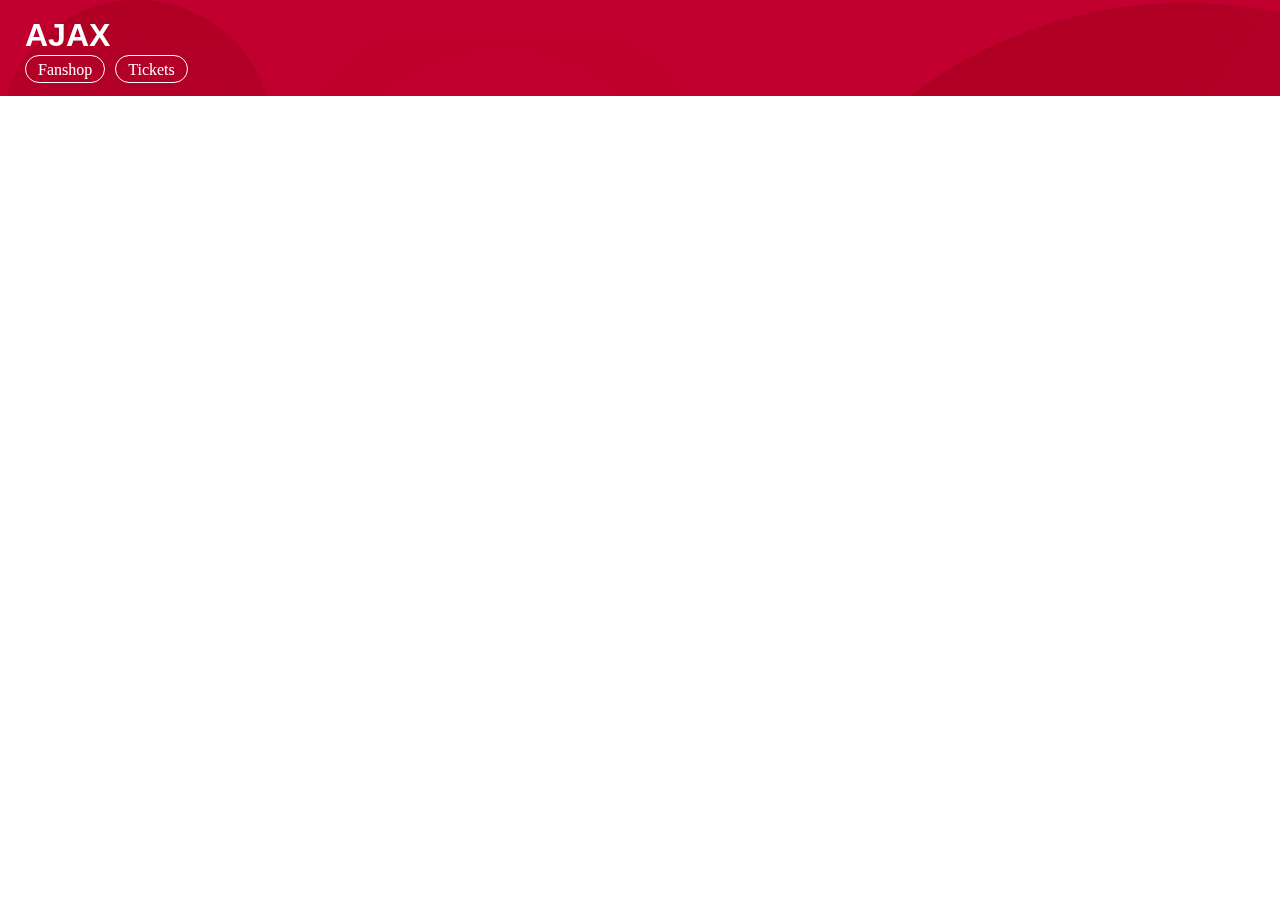
==== artikel.html @ fd65d996 "Add files via upload" ====
<!DOCTYPE html>
<html>
<head>
    <title>Nico Tagliafico over Messi en het Argentijnse elftal</title>
    <meta charset="utf-8">
    <meta name="viewport" content="width=device-width,initial-scale=1">
    <link href="styles2.css" rel="stylesheet">
    <link href="//db.onlinewebfonts.com/c/501e03d4c0303f394033bcaf435f4b3e?family=Suisse+Int'l+Medium" rel="stylesheet" type="text/css" />
    <link rel="icon" type="image/png" href="images/favicon.ico">

</head>

<body>
    <header id="artikelenHeader">
        <nav>
            <ul>
                <!--<li><a href="index.html"><img src="Images/ajaxlogo.svg"> </a></li>-->
                <!--<li><a href="index.html" src="Images/forthefuture.svg"></a></li>-->
                <!--<li><a href="https://www.ziggo.nl"><img src="Images/Ziggo.svg" alt="Ziggo" class="header__partner-link"></a></li>-->
                <!--<li><a href="https://www.adidas.nl/">Adidas</a></li>-->
                <li><a class="homeknop" href="index.html">Ajax</a></li>
                <li><a href="https://www.ajaxshop.nl/nl" class="navbutton">Fanshop</a></li>
                <li><a href="https://sport.eventim.nl/ols/ajax/nl/thuiswedstrijden/channel/shop/index/l" class="navbutton">Tickets</a></li>
                <!--<li><a href="https://mijn.ajax.nl">Mijn Ajax</a></li>-->
            </ul>
            <h1>Nico Tagliafico over Messi en het Argentijnse elftal</h1>
        </nav>
    </header>
    
    <section>
        <article class="beginArtikel">
        </article>
    </section>
</body></html>
---- styles2.css ----
*,
*::after,
*::before {
    box-sizing: border-box;
    font-family: "Suisse Int'l Medium";

}

html,
body,
.artikelen {
    margin: 0;
    padding: 0;
}

header {
    display: flex;
    justify-content: space-between;
    flex-wrap: nowrap;
    overflow: hidden;
    position: fixed;
    width: 100%;
    top: 0;
    z-index: 1;
}


header nav {
    flex-grow: 1;
    background-image: url(Images/nav_background.png);
    height: 96px;
    margin-left: 0;
    margin-right: 0;
}


nav ul {
    display: flex;
    flex-wrap: wrap;
    list-style: none;
    justify-content: flex-start;
    padding: 0 10px;
    padding-left: 20px;
}

nav li {
    margin: 5px 5px;
    font-weight: 100;
}

nav ul li:first-of-type {
    width: 100%;
    flex-grow: 1;
}



.navbutton {
    width: em;
    padding: .3em .75em;
    text-align: center;
    color: white;
    background-color: transparent;
    border-color: white;
    border-style: solid;
    border-radius: 15px;
    border-width: 1px;
    transition: .25s;

}

.navbutton:active {
    background-color: white;
    color: black;
}

.navbutton:hover {
    background-color: white;
    color: black;
}

.homeknop {
    font-family: "Suisse Int'l Medium";
    color: white;
    text-transform: uppercase;
    font-size: 2em;
    font-family: "SuisseIntl", sans-serif;
    font-weight: 800;
    line-height: .92;

}

nav a {
    list-style: none;
    text-decoration: none;

}

/*main*/
//////////////////////////////////////////////////////////

main {
    display: flex;
    flex-wrap: wrap;
    align-content: center;
}


main img {
    object-fit: cover;
    width: 90%;
    margin: 5%;
}

.hoofdartikel {
    height: 420px;
}

.shop {
    height: 223px;
}

.artikelen2 {
    height: 300px;
}

article {
    position: relative;
}

article:nth-last-of-type() {
    padding-bottom: 10px;
}

article h2 {
    position: absolute;
    margin: 0;
    padding: 10%;
    color: white;
    max-width: 10em;
}

.artikelen1 article:nth-child(1) a {
    position: absolute;
    text-decoration: none;
    color: black;
    margin: 0;
    padding: .4em .5em;
    bottom: 7%;
    left: 10%;
    font-weight: 600;
    background-color: white;
}

.artikelen1 article:nth-child(2) a {
    position: absolute;
    text-decoration: none;
    color: black;
    font-weight: 600;
    margin: 0;
    padding: 0.4em.5em;
    bottom: 15%;
    left: 10%;
    font-weight: 200;
    background-color: white;
}

.artikelen2 article:nth-child(1) p {
    position: absolute;
    margin: 0;
    padding: .4em .5em;
    bottom: 10%;
    left: 10%;
    font-weight: 200;
    background-color: white;
}

main .artikelen1 article:nth-of-type(1){
    padding-top: 120px;
}

.beginArtikel {
    padding-top: 120px;
}



/*/////////////Scroll menu //////////////////*/


.middenMenu ul {
    list-style: none;
    display: flex;
    width: 120%;
    flex-wrap: nowrap;
    justify-content: space-between;
    padding: 0 5% 0 5%;
    overflow-x: scroll;

}

.middenMenu a {
    text-decoration: none;
    color: black;
    font-size: 1rem;
    font-weight: 600;

}

.middenMenu a:first-of-type{
    border-bottom-width: 2px;
    border-bottom-color: red;
}
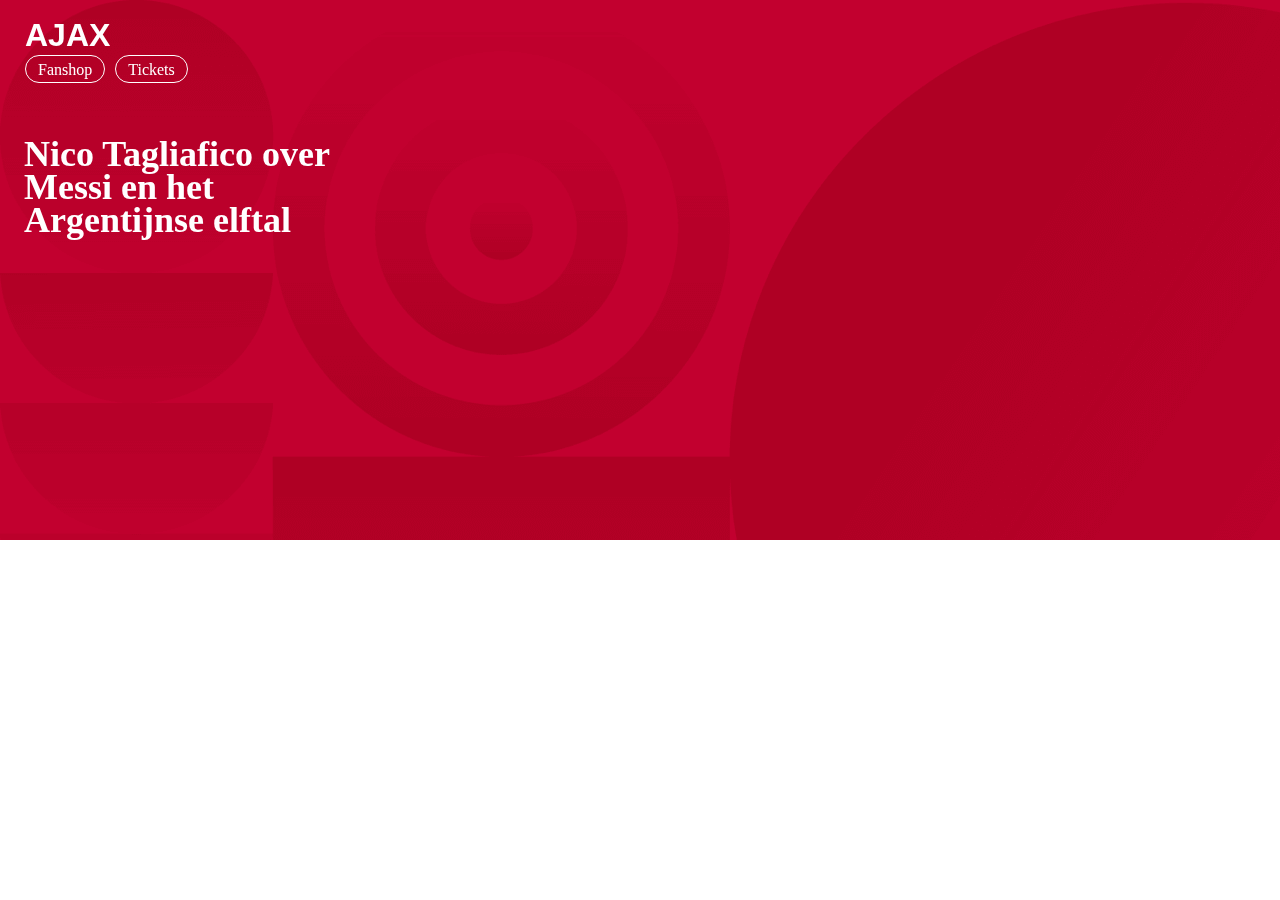
==== commit 05bbe214: "Add files via upload" ====
--- a/artikel.html
+++ b/artikel.html
@@ -11,7 +11,7 @@
 </head>
 
 <body>
-    <header id="artikelenHeader">
+    <header class="artikelenHeader">
         <nav>
             <ul>
                 <!--<li><a href="index.html"><img src="Images/ajaxlogo.svg"> </a></li>-->
@@ -26,7 +26,7 @@
             <h1>Nico Tagliafico over Messi en het Argentijnse elftal</h1>
         </nav>
     </header>
-    
+
     <section>
         <article class="beginArtikel">
         </article>
--- a/styles2.css
+++ b/styles2.css
@@ -175,7 +175,7 @@
     background-color: white;
 }
 
-main .artikelen1 article:nth-of-type(1){
+main .artikelen1 article:nth-of-type(1) {
     padding-top: 120px;
 }
 
@@ -187,6 +187,13 @@
 
 /*/////////////Scroll menu //////////////////*/
 
+section.middenMenu {
+    overflow-x: scroll;
+}
+
+section.middenMenu::-webkit-scrollbar {
+    display: none;
+}
 
 .middenMenu ul {
     list-style: none;
@@ -195,7 +202,6 @@
     flex-wrap: nowrap;
     justify-content: space-between;
     padding: 0 5% 0 5%;
-    overflow-x: scroll;
 
 }
 
@@ -207,8 +213,35 @@
 
 }
 
-.middenMenu a:first-of-type{
+.middenMenu li:first-of-type a {
+    text-decoration-color: red;
+    border-bottom: 2px solid #c2002f;
+
+}
+
+.middenMenu a:first-of-type {
     border-bottom-width: 2px;
     border-bottom-color: red;
 }
 
+
+
+
+/*/Artikel header/*/
+
+.artikelenHeader {
+    background-image: url(Images/nav_background.png);
+    height: 60%;
+    margin-left: 0;
+    margin-right: 0;
+}
+
+.artikelenHeader h1 {
+    color: white;
+    padding: 1.875rem 1.5rem;
+    max-width: 10em;
+    font-size: 2.25em;
+    font-weight: 800;
+    line-height: .92;
+    
+}
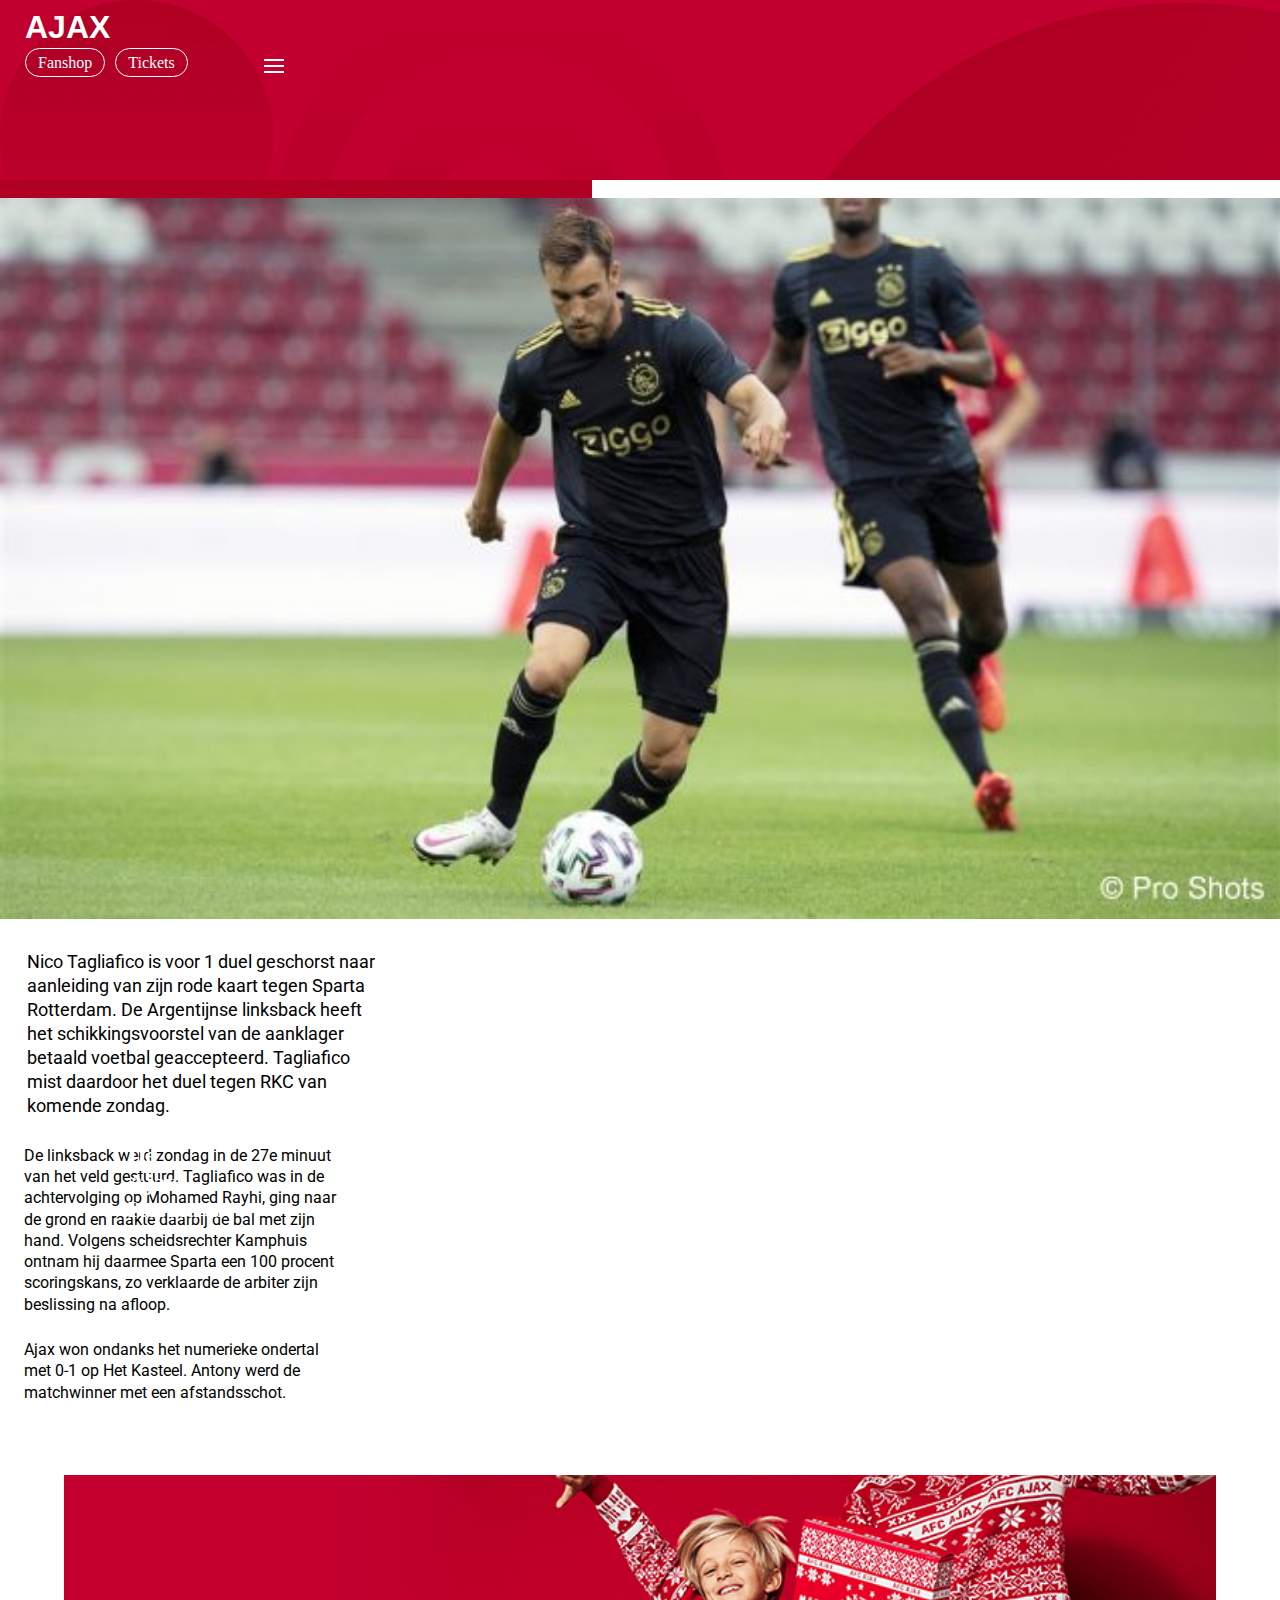
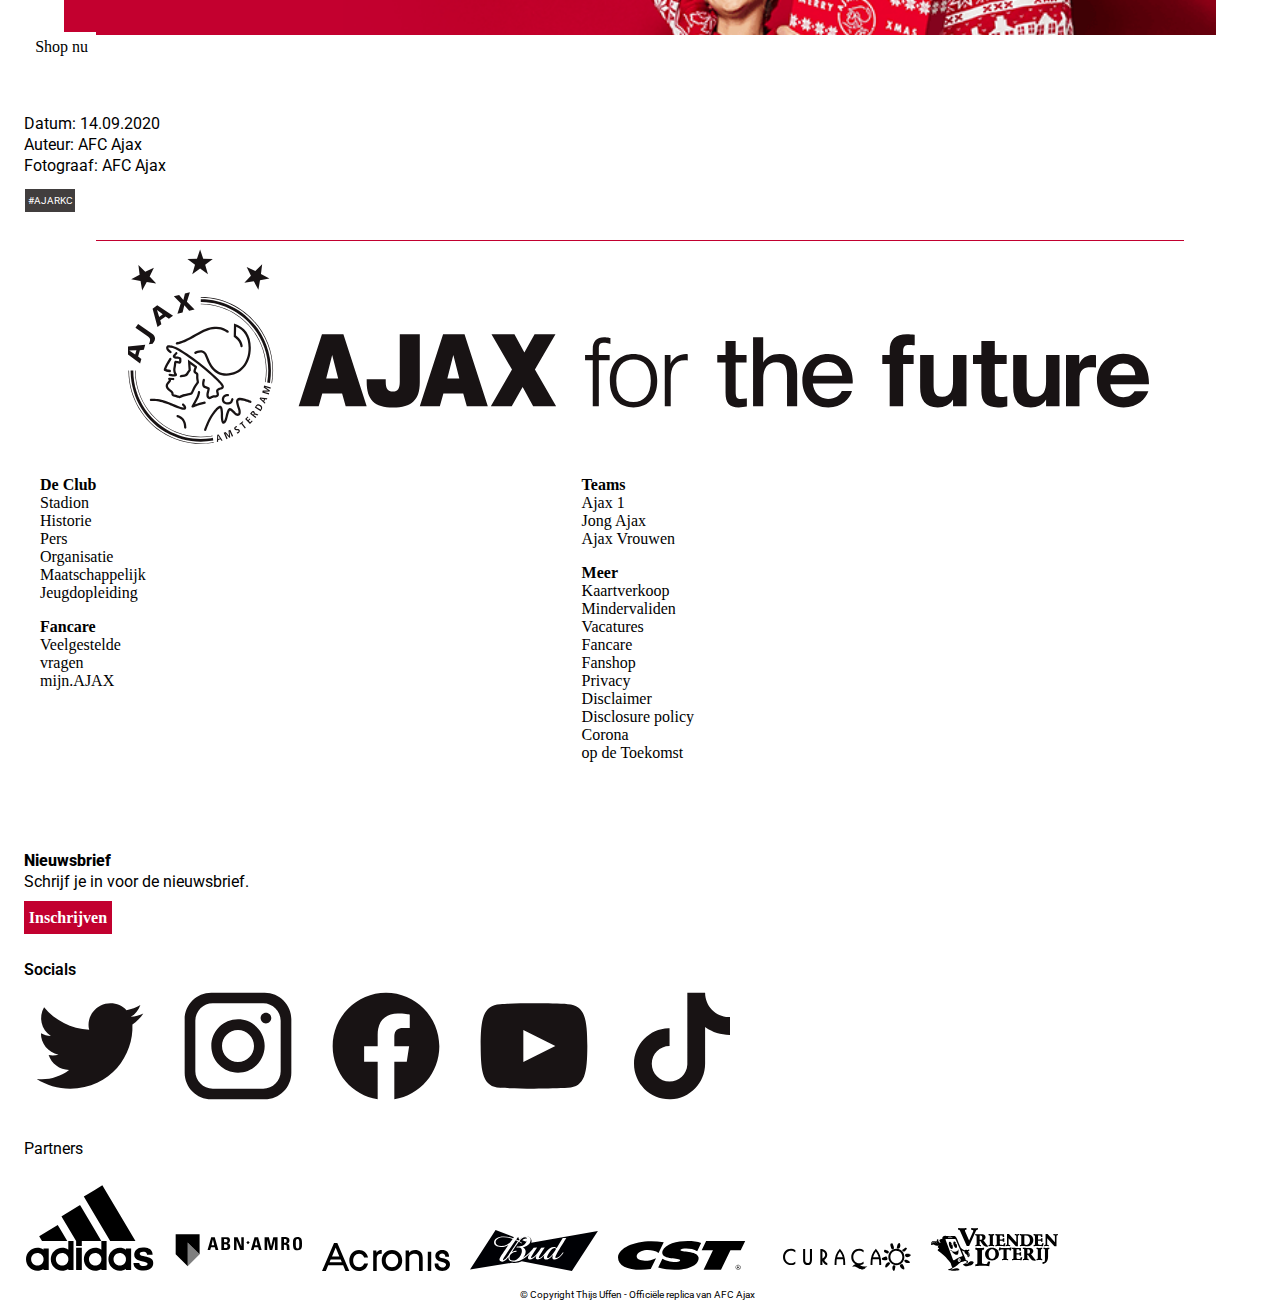
==== commit 9dd8b204: "Add files via upload" ====
--- a/artikel.html
+++ b/artikel.html
@@ -1,34 +1,105 @@
 <!DOCTYPE html>
 <html>
+
 <head>
     <title>Nico Tagliafico over Messi en het Argentijnse elftal</title>
     <meta charset="utf-8">
     <meta name="viewport" content="width=device-width,initial-scale=1">
     <link href="styles2.css" rel="stylesheet">
     <link href="//db.onlinewebfonts.com/c/501e03d4c0303f394033bcaf435f4b3e?family=Suisse+Int'l+Medium" rel="stylesheet" type="text/css" />
+    <link href="https://fonts.googleapis.com/css2?family=Roboto:wght@300&display=swap" rel="stylesheet">
+    <link href="https://fonts.googleapis.com/css2?family=Roboto&display=swap" rel="stylesheet">
     <link rel="icon" type="image/png" href="images/favicon.ico">
 
 </head>
 
-<body>
-    <header class="artikelenHeader">
+<body class="article">
+    <header>
         <nav>
             <ul>
-                <!--<li><a href="index.html"><img src="Images/ajaxlogo.svg"> </a></li>-->
-                <!--<li><a href="index.html" src="Images/forthefuture.svg"></a></li>-->
-                <!--<li><a href="https://www.ziggo.nl"><img src="Images/Ziggo.svg" alt="Ziggo" class="header__partner-link"></a></li>-->
-                <!--<li><a href="https://www.adidas.nl/">Adidas</a></li>-->
-                <li><a class="homeknop" href="index.html">Ajax</a></li>
-                <li><a href="https://www.ajaxshop.nl/nl" class="navbutton">Fanshop</a></li>
-                <li><a href="https://sport.eventim.nl/ols/ajax/nl/thuiswedstrijden/channel/shop/index/l" class="navbutton">Tickets</a></li>
-                <!--<li><a href="https://mijn.ajax.nl">Mijn Ajax</a></li>-->
+                <li><a href="index.html">Ajax</a></li>
+                <li><a href="https://www.ajaxshop.nl/nl">Fanshop</a></li>
+                <li><a href="https://sport.eventim.nl/ols/ajax/nl/thuiswedstrijden/channel/shop/index/l">Tickets</a></li>
+                <li><img src="Images/ic-hamburger.svg" alt="Menu" id="hamburger">
             </ul>
-            <h1>Nico Tagliafico over Messi en het Argentijnse elftal</h1>
         </nav>
     </header>
 
     <section>
-        <article class="beginArtikel">
+        <article>
+            <h1>Tagliafico mist treffen met RKC.</h1>
+            <img src="Images/nico.jpg" alt="Nico Tagliafico in actie tegen Red Bull Salzburg">
+            <p>Nico Tagliafico is voor 1 duel geschorst naar aanleiding van zijn rode kaart tegen Sparta Rotterdam. De Argentijnse linksback heeft het schikkingsvoorstel van de aanklager betaald voetbal geaccepteerd. Tagliafico mist daardoor het duel tegen RKC van komende zondag.</p>
+
+            <p>De linksback werd zondag in de 27e minuut van het veld gestuurd. Tagliafico was in de achtervolging op Mohamed Rayhi, ging naar de grond en raakte daarbij de bal met zijn hand. Volgens scheidsrechter Kamphuis ontnam hij daarmee Sparta een 100 procent scoringskans, zo verklaarde de arbiter zijn beslissing na afloop.</p>
+
+            <p>Ajax won ondanks het numerieke ondertal met 0-1 op Het Kasteel. Antony werd de matchwinner met een afstandsschot.</p>
+            <img src="Images/kersttrui.png" alt="De Ajax-kersttrui is nu verkrijgbaar!">
+            <h3>De Ajax Kersttrui</h3>
+            <a href="https://www.ajaxshop.nl/nl">Shop nu</a>
+            <p><span>Datum: 14.09.2020</span><span>Auteur: AFC Ajax</span><span>Fotograaf: AFC Ajax</span>
+                <p>#AJARKC</p>
         </article>
     </section>
+
+
+    <footer>
+        <div></div>
+        <img src="Images/ajax_logo_footer.svg" alt="Ajax for the Future">
+        <ul>
+            <li>De Club</li>
+            <li>Stadion</li>
+            <li>Historie</li>
+            <li>Pers</li>
+            <li>Organisatie</li>
+            <li>Maatschappelijk</li>
+            <li>Jeugdopleiding</li>
+            <li>Fancare</li>
+            <li>Veelgestelde</li>
+            <li>vragen</li>
+            <li>mijn.AJAX</li>
+        </ul>
+        <ul>
+            <li>Teams</li>
+            <li>Ajax 1</li>
+            <li>Jong Ajax</li>
+            <li>Ajax Vrouwen</li>
+            <li>Meer</li>
+            <li>Kaartverkoop</li>
+            <li>Mindervaliden</li>
+            <li>Vacatures</li>
+            <li>Fancare</li>
+            <li>Fanshop</li>
+            <li>Privacy</li>
+            <li>Disclaimer</li>
+            <li>Disclosure policy</li>
+            <li>Corona</li>
+            <li>op de Toekomst</li>
+
+        </ul>
+
+        <p>Nieuwsbrief</p>
+        <p>Schrijf je in voor de nieuwsbrief.</p>
+        <a href="#">Inschrijven</a>
+
+        <p>Socials</p>
+        <a href="#"><img src="Images/twitter.svg" alt="Ajax Twitter"></a>
+        <a href="#"><img src="Images/instagram.svg" alt="Ajax Instagram"></a>
+        <a href="#"><img src="Images/facebook.svg" alt="Ajax Facebook"></a>
+        <a href="#"><img src="Images/youtube.svg" alt="Ajax YouTube"></a>
+        <a href="#"><img src="Images/tiktok.svg" alt="Ajax TikTok"></a>
+
+        <p>Partners</p>
+   
+        <a href="#"><img src="Images/adidas.svg" alt="Adidas"></a>
+        <a href="#"><img src="Images/abn-amro.svg" alt="ABN AMRO"></a>
+        <a href="#"><img src="Images/acronis_logo.svg" alt="Acronis"></a>
+        <a href="#"><img src="Images/bud.svg" alt="Budweiser"></a>
+        <a href="#"><img src="Images/cst.svg" alt="CST"></a>
+        <a href="#"><img src="Images/curacao.svg" alt="Curacao"></a>
+        <a href="#"><img src="/Images/vriendenloterij.svg" alt="Vrienden Loterij"></a>
+
+        <p>© Copyright Thijs Uffen - Officiële replica van AFC Ajax</p>
+
+    </footer>
 </body></html>
--- a/styles2.css
+++ b/styles2.css
@@ -1,247 +1,498 @@
-*,
-*::after,
-*::before {
-    box-sizing: border-box;
-    font-family: "Suisse Int'l Medium";
-
+ *,
+ *::after,
+ *::before {
+     box-sizing: border-box;
+     font-family: "Suisse Int'l Medium";
+
+ }
+
+ html,
+ body,
+ .artikelen {
+     margin: 0;
+     padding: 0;
+ }
+
+ header {
+     display: flex;
+     justify-content: space-between;
+     flex-wrap: nowrap;
+     overflow: hidden;
+     position: fixed;
+     width: 100%;
+     top: 0;
+     z-index: 1;
+ }
+
+
+ header nav {
+     height: 100vh;
+ }
+
+ nav li a[href="index.html"] {
+     font-family: "Suisse Int'l Medium";
+     color: white;
+     text-transform: uppercase;
+     font-size: 2em;
+     font-family: "SuisseIntl", sans-serif;
+     font-weight: 800;
+     line-height: .92;
+ }
+
+ nav a[href="https://www.ajaxshop.nl/nl"],
+ [href="https://sport.eventim.nl/ols/ajax/nl/thuiswedstrijden/channel/shop/index/l"] {
+     font-family: "Suisse Int'l Medium";
+     padding: .3em .75em;
+     text-align: center;
+     color: white;
+     background-color: transparent;
+     border-color: white;
+     border-style: solid;
+     border-radius: 15px;
+     border-width: 1px;
+     transition: .25s;
+ }
+
+ nav ul:first-of-type {
+     display: flex;
+     flex-wrap: wrap;
+     list-style: none;
+     justify-content: flex-start;
+     padding: 0 0.625em;
+     padding-left: 1.25em;
+     flex-grow: 1;
+     background-image: url("Images/nav_background.png");
+     height: 6em;
+     margin-left: 0;
+     margin-right: 0;
+     margin-top: 0;
+ }
+
+ nav ul:first-of-type li:first-of-type {
+     position: relative;
+     top: 0.5em;
+ }
+
+ nav li {
+     margin: 0.3125em 0.3125em;
+     font-weight: 100;
+ }
+
+ nav ul li:first-of-type {
+     width: 100%;
+     flex-grow: 1;
+ }
+
+
+
+ nav a:active,
+ nav a:hover {
+     background-color: white;
+     color: black;
+ }
+
+
+ nav a {
+     list-style: none;
+     text-decoration: none;
+
+ }
+
+nav img {
+    position:relative;
+    left: 4em;
 }
 
-html,
-body,
-.artikelen {
-    margin: 0;
-    padding: 0;
-}
-
-header {
-    display: flex;
-    justify-content: space-between;
-    flex-wrap: nowrap;
-    overflow: hidden;
-    position: fixed;
-    width: 100%;
-    top: 0;
-    z-index: 1;
-}
-
-
-header nav {
-    flex-grow: 1;
-    background-image: url(Images/nav_background.png);
-    height: 96px;
-    margin-left: 0;
-    margin-right: 0;
-}
-
-
-nav ul {
-    display: flex;
-    flex-wrap: wrap;
-    list-style: none;
-    justify-content: flex-start;
-    padding: 0 10px;
-    padding-left: 20px;
-}
-
-nav li {
-    margin: 5px 5px;
-    font-weight: 100;
-}
-
-nav ul li:first-of-type {
-    width: 100%;
-    flex-grow: 1;
-}
-
-
-
-.navbutton {
-    width: em;
-    padding: .3em .75em;
-    text-align: center;
-    color: white;
-    background-color: transparent;
-    border-color: white;
-    border-style: solid;
-    border-radius: 15px;
-    border-width: 1px;
-    transition: .25s;
-
-}
-
-.navbutton:active {
-    background-color: white;
-    color: black;
-}
-
-.navbutton:hover {
-    background-color: white;
-    color: black;
-}
-
-.homeknop {
-    font-family: "Suisse Int'l Medium";
-    color: white;
-    text-transform: uppercase;
-    font-size: 2em;
-    font-family: "SuisseIntl", sans-serif;
-    font-weight: 800;
-    line-height: .92;
-
-}
-
-nav a {
-    list-style: none;
-    text-decoration: none;
-
-}
-
-/*main*/
-//////////////////////////////////////////////////////////
-
-main {
-    display: flex;
-    flex-wrap: wrap;
-    align-content: center;
-}
-
-
-main img {
-    object-fit: cover;
-    width: 90%;
-    margin: 5%;
-}
-
-.hoofdartikel {
-    height: 420px;
-}
-
-.shop {
-    height: 223px;
-}
-
-.artikelen2 {
-    height: 300px;
-}
-
-article {
-    position: relative;
-}
-
-article:nth-last-of-type() {
-    padding-bottom: 10px;
-}
-
-article h2 {
-    position: absolute;
-    margin: 0;
-    padding: 10%;
-    color: white;
-    max-width: 10em;
-}
-
-.artikelen1 article:nth-child(1) a {
-    position: absolute;
-    text-decoration: none;
-    color: black;
-    margin: 0;
-    padding: .4em .5em;
-    bottom: 7%;
-    left: 10%;
-    font-weight: 600;
-    background-color: white;
-}
-
-.artikelen1 article:nth-child(2) a {
-    position: absolute;
-    text-decoration: none;
-    color: black;
-    font-weight: 600;
-    margin: 0;
-    padding: 0.4em.5em;
-    bottom: 15%;
-    left: 10%;
-    font-weight: 200;
-    background-color: white;
-}
-
-.artikelen2 article:nth-child(1) p {
-    position: absolute;
-    margin: 0;
-    padding: .4em .5em;
-    bottom: 10%;
-    left: 10%;
-    font-weight: 200;
-    background-color: white;
-}
-
-main .artikelen1 article:nth-of-type(1) {
-    padding-top: 120px;
-}
-
-.beginArtikel {
-    padding-top: 120px;
-}
-
-
-
-/*/////////////Scroll menu //////////////////*/
-
-section.middenMenu {
-    overflow-x: scroll;
-}
-
-section.middenMenu::-webkit-scrollbar {
-    display: none;
-}
-
-.middenMenu ul {
-    list-style: none;
-    display: flex;
-    width: 120%;
-    flex-wrap: nowrap;
-    justify-content: space-between;
-    padding: 0 5% 0 5%;
-
-}
-
-.middenMenu a {
-    text-decoration: none;
-    color: black;
-    font-size: 1rem;
-    font-weight: 600;
-
-}
-
-.middenMenu li:first-of-type a {
-    text-decoration-color: red;
-    border-bottom: 2px solid #c2002f;
-
-}
-
-.middenMenu a:first-of-type {
-    border-bottom-width: 2px;
-    border-bottom-color: red;
-}
-
-
-
-
-/*/Artikel header/*/
-
-.artikelenHeader {
-    background-image: url(Images/nav_background.png);
-    height: 60%;
-    margin-left: 0;
-    margin-right: 0;
-}
-
-.artikelenHeader h1 {
-    color: white;
-    padding: 1.875rem 1.5rem;
-    max-width: 10em;
-    font-size: 2.25em;
-    font-weight: 800;
-    line-height: .92;
-    
-}
+ nav ul:nth-of-type(2) {
+     position: relative;
+     background-color: #B70029;
+     list-style: none;
+     color: white;
+     top: -100em;
+     opacity: 0%;
+     padding-top: 1em;
+     padding-bottom: 1em;
+     z-index: -1;
+     transition: .5s;
+ }
+
+ nav ul:nth-of-type(2).menuOpen {
+     opacity: 100%;
+     transition: .5s;
+     top: -1em;
+ }
+
+
+ /*main*/
+
+ main {
+     display: flex;
+     flex-wrap: wrap;
+     align-content: center;
+ }
+
+
+ .main img {
+     object-fit: cover;
+     width: 90%;
+     margin: 5%;
+ }
+
+ .main main article:first-of-type img {
+     height: 26.25em;
+ }
+
+ .main main article:nth-of-type(2) img {
+     height: 13.9375em;
+ }
+
+
+
+ .main section:nth-of-type(3) {
+     height: 18.75em;
+ }
+
+ article {
+     position: relative;
+ }
+
+ article:last-of-type() {
+     padding-bottom: 0.625em;
+ }
+
+ article h3 {
+     font-family: "Suisse Int'l Medium";
+     position: absolute;
+     font-size: 1.5em;
+     margin: 0;
+     padding: 10%;
+     color: white;
+     max-width: 10em;
+ }
+
+ .main article:nth-child(1) a {
+     font-family: "Suisse Int'l Medium";
+     position: absolute;
+     text-decoration: none;
+     color: black;
+     margin: 0;
+     padding: .4em .5em;
+     bottom: 7%;
+     left: 10%;
+     font-weight: 600;
+     background-color: white;
+ }
+
+ .main article:nth-child(2) a {
+     font-family: "Suisse Int'l Medium";
+     position: absolute;
+     text-decoration: none;
+     color: black;
+     font-weight: 800;
+     margin: 0;
+     padding: 0.4em.5em;
+     bottom: 15%;
+     left: 10%;
+     font-weight: 600;
+     background-color: white;
+ }
+
+ .main article:nth-child(1) p {
+     font-family: "Suisse Int'l Medium";
+     position: absolute;
+     margin: 0;
+     padding: .4em .5em;
+     bottom: 10%;
+     left: 10%;
+     font-weight: 200;
+     background-color: white;
+ }
+
+ .main article:nth-of-type(1) {
+     padding-top: 120px;
+ }
+
+ .beginArtikel {
+     padding-top: 120px;
+ }
+
+
+
+ /*/////////////Scroll menu //////////////////*/
+
+ .main main section:nth-of-type(2) {
+     width: 100%;
+     overflow-x: scroll;
+ }
+
+ .main main section:nth-of-type(2) ul {
+     list-style: none;
+     display: flex;
+     width: 120%;
+     flex-wrap: nowrap;
+     justify-content: space-between;
+     padding: 0 5% 0 5%;
+
+ }
+
+ .main main section:nth-of-type(2) a {
+     text-decoration: none;
+     color: black;
+     font-size: 1em;
+     font-weight: 600;
+
+ }
+
+ .main main section:nth-of-type(2) li:first-of-type a {
+     text-decoration-color: red;
+     border-bottom: 2px solid #c2002f;
+
+ }
+
+ .main main section:nth-of-type(2) a:first-of-type {
+     border-bottom-width: 2px;
+     border-bottom-color: red;
+ }
+
+
+
+
+ /*/Artikel header/*/
+
+ .article header {
+     background-image: url(Images/nav_background.png);
+     height: 20%;
+     margin-left: 0;
+     margin-right: 0;
+ }
+
+ .article h1 {
+     color: white;
+     padding: 1em 0em 1em .5em;
+     max-width: 20em;
+     font-size: 1.85em;
+     font-weight: 800;
+     line-height: .92;
+     position: relative;
+     margin: 0;
+     background-color: #AF0024;
+
+ }
+
+ .article section {
+     width: 100%;
+     margin: 0;
+
+ }
+
+ .article article p {
+     max-width: 20em;
+     margin: 1.5em;
+     font-weight: 100;
+     font-family: 'Roboto', sans-serif;
+     font-size: 1rem;
+     font-weight: 400;
+     line-height: 133%;
+ }
+
+ .article article p:first-of-type {
+     font-size: 1.125em;
+ }
+
+ .article article {
+     position: relative;
+     top: 7em;
+ }
+
+ .article img {
+     width: 100%;
+ }
+
+
+ .article img:nth-of-type(2) {
+     object-fit: cover;
+     width: 90%;
+     margin: 5%;
+     height: 10em;
+     position: relative;
+     top: -1em;
+
+ }
+
+ .article h3 {
+     font-family: "Suisse Int'l Medium";
+     position: absolute;
+     top: 37.6em;
+     margin: 0;
+     padding: 10%;
+     color: white;
+     max-width: 10em;
+
+ }
+
+ .article article a {
+     background-color: white;
+     text-decoration: none;
+     color: black;
+     padding: .4em .5em;
+     position: relative;
+     top: -5em;
+     left: 1.7em;
+ }
+
+ .article p span {
+     display: block;
+     font-family: 'Roboto', sans-serif;
+ }
+
+ .article article p:last-of-type {
+     position: relative;
+     top: -6em;
+     left: 1em;
+     font-size: .625em;
+     color: white;
+     padding: .5em .3em;
+     background-color: #413e3e;
+     width: 5em;
+ }
+
+ .article article p:nth-last-of-type(2) {
+     position: relative;
+     top: -3em;
+ }
+
+
+ /*/ Footer /*/
+
+ footer div {
+     background-color: #c2002f;
+     height: 1.2px;
+     width: 85%;
+     margin: auto;
+     position: relative;
+     top: -.5em;
+
+ }
+
+ .main footer {
+     position: relative;
+     top: -3em;
+ }
+
+ footer p {
+
+     margin: 1.5em;
+     font-weight: 100;
+     font-family: 'Roboto', sans-serif;
+     font-size: 1em;
+     font-weight: 400;
+     line-height: 133%;
+ }
+
+ footer {
+     margin-top: 5.5em;
+ }
+
+ .article footer img {
+     width: 80%;
+     display: block;
+     margin: auto;
+ }
+
+ .main footer img {
+     width: 80%;
+     display: block;
+     margin: auto;
+ }
+
+ footer ul {
+     list-style: none;
+     vertical-align: top;
+     display: inline-block;
+     width: 42%;
+     margin-bottom: 5em;
+     position: relative;
+     top: 1em;
+ }
+
+ footer ul li:nth-of-type(1) {
+     font-weight: 600;
+ }
+
+ footer ul:nth-of-type(1) li:nth-of-type(8) {
+     font-weight: 600;
+     margin-top: 1em;
+ }
+
+ footer ul:nth-of-type(2) li:nth-of-type(5) {
+     font-weight: 600;
+     margin-top: 1em;
+ }
+
+ footer p:first-of-type {
+     font-weight: 800;
+     margin-bottom: -1.5em;
+ }
+
+ footer a:first-of-type {
+     text-decoration: none;
+     color: white;
+     background-color: #C2002F;
+     padding: .5em .3em;
+     position: relative;
+     left: 1.5em;
+     top: -.5em;
+     font-weight: 600;
+
+ }
+
+ footer p:nth-of-type(3) {
+     font-weight: 600;
+     margin-bottom: .1em;
+ }
+
+ .article footer a img {
+     width: 10%;
+     display: inline-block;
+     position: relative;
+     margin: 0 .5em;
+ }
+
+ .article footer a:nth-of-type(2) img {
+     margin-left: 1.6em;
+ }
+
+ .article footer a:nth-of-type(7) img {
+     margin-left: 1.6em;
+ }
+
+ .article footer a:nth-of-type(12) img {
+     margin-left: 1.6em;
+ }
+
+ .main footer a img {
+     width: 10%;
+     display: inline-block;
+     position: relative;
+     margin: 0 .5em;
+ }
+
+
+
+ .main footer a:nth-of-type(2) img {
+     margin-left: 1.6em;
+ }
+
+ .main footer a:nth-of-type(7) img {
+     margin-left: 1.6em;
+ }
+
+ .main footer a:nth-of-type(12) img {
+     margin-left: 1.6em;
+ }
+
+ footer p:last-of-type {
+     font-size: .6em;
+     text-align: center;
+     margin-left: 1em;
+ }
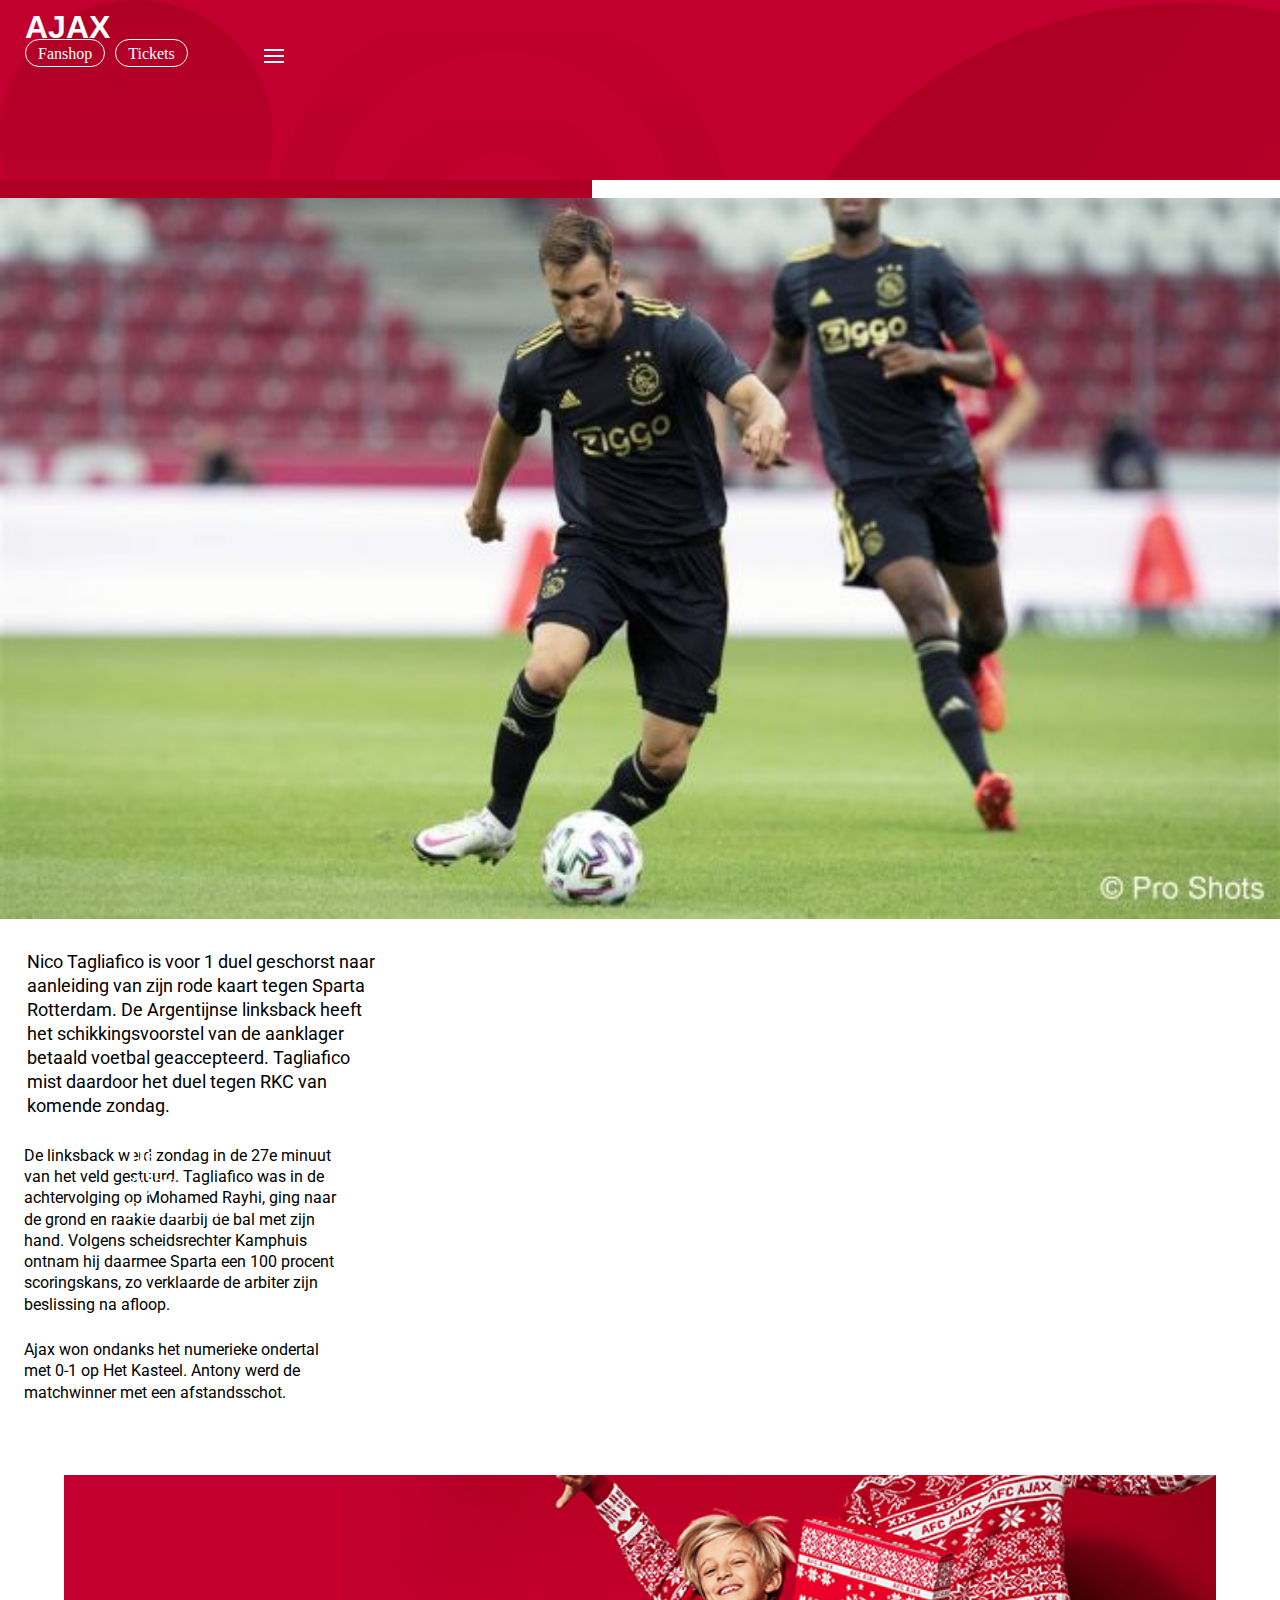
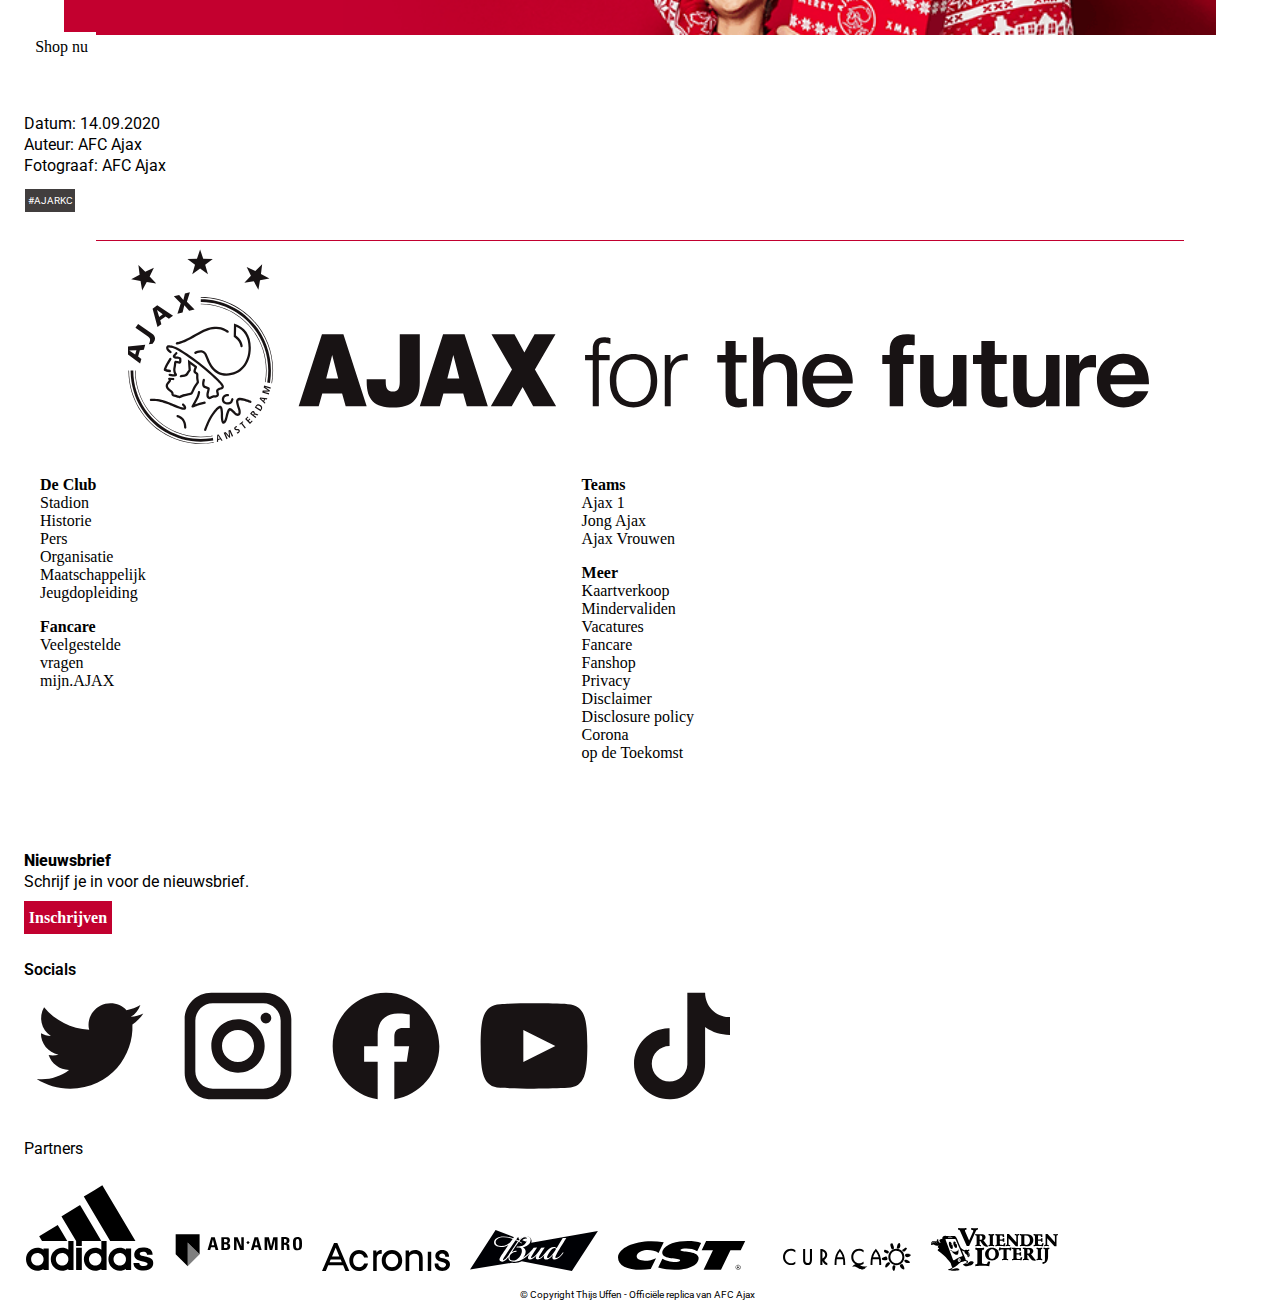
==== commit 30373007: "Add files via upload" ====
--- a/artikel.html
+++ b/artikel.html
@@ -2,7 +2,7 @@
 <html>
 
 <head>
-    <title>Nico Tagliafico over Messi en het Argentijnse elftal</title>
+    <title>Tagliafico mist treffen met RKC</title>
     <meta charset="utf-8">
     <meta name="viewport" content="width=device-width,initial-scale=1">
     <link href="styles2.css" rel="stylesheet">
@@ -21,6 +21,20 @@
                 <li><a href="https://www.ajaxshop.nl/nl">Fanshop</a></li>
                 <li><a href="https://sport.eventim.nl/ols/ajax/nl/thuiswedstrijden/channel/shop/index/l">Tickets</a></li>
                 <li><img src="Images/ic-hamburger.svg" alt="Menu" id="hamburger">
+            </ul>
+            
+            <ul>
+                <li>De Club</li>
+                <li>Stadion</li>
+                <li>Historie</li>
+                <li>Pers</li>
+                <li>Organisatie</li>
+                <li>Maatschappelijk</li>
+                <li>Jeugdopleiding</li>
+                <li>Fancare</li>
+                <li>Veelgestelde</li>
+                <li>vragen</li>
+                <li>mijn.AJAX</li>
             </ul>
         </nav>
     </header>
@@ -102,4 +116,5 @@
         <p>© Copyright Thijs Uffen - Officiële replica van AFC Ajax</p>
 
     </footer>
+     <script src="script.js"></script>
 </body></html>
--- a/styles2.css
+++ b/styles2.css
@@ -25,10 +25,6 @@
  }
 
 
- header nav {
-     height: 100vh;
- }
-
  nav li a[href="index.html"] {
      font-family: "Suisse Int'l Medium";
      color: white;
@@ -62,7 +58,7 @@
      padding-left: 1.25em;
      flex-grow: 1;
      background-image: url("Images/nav_background.png");
-     height: 6em;
+     height: em;
      margin-left: 0;
      margin-right: 0;
      margin-top: 0;
@@ -98,10 +94,12 @@
 
  }
 
-nav img {
-    position:relative;
-    left: 4em;
-}
+ nav img {
+     position: relative;
+     left: 4em;
+ }
+
+ /*/Klapmenu java /*/
 
  nav ul:nth-of-type(2) {
      position: relative;
@@ -112,8 +110,8 @@
      opacity: 0%;
      padding-top: 1em;
      padding-bottom: 1em;
+     transition: .5s;
      z-index: -1;
-     transition: .5s;
  }
 
  nav ul:nth-of-type(2).menuOpen {
@@ -215,7 +213,6 @@
  .beginArtikel {
      padding-top: 120px;
  }
-
 
 
  /*/////////////Scroll menu //////////////////*/
@@ -275,6 +272,7 @@
      line-height: .92;
      position: relative;
      margin: 0;
+     z-index: -1em;
      background-color: #AF0024;
 
  }
@@ -477,8 +475,6 @@
      margin: 0 .5em;
  }
 
-
-
  .main footer a:nth-of-type(2) img {
      margin-left: 1.6em;
  }
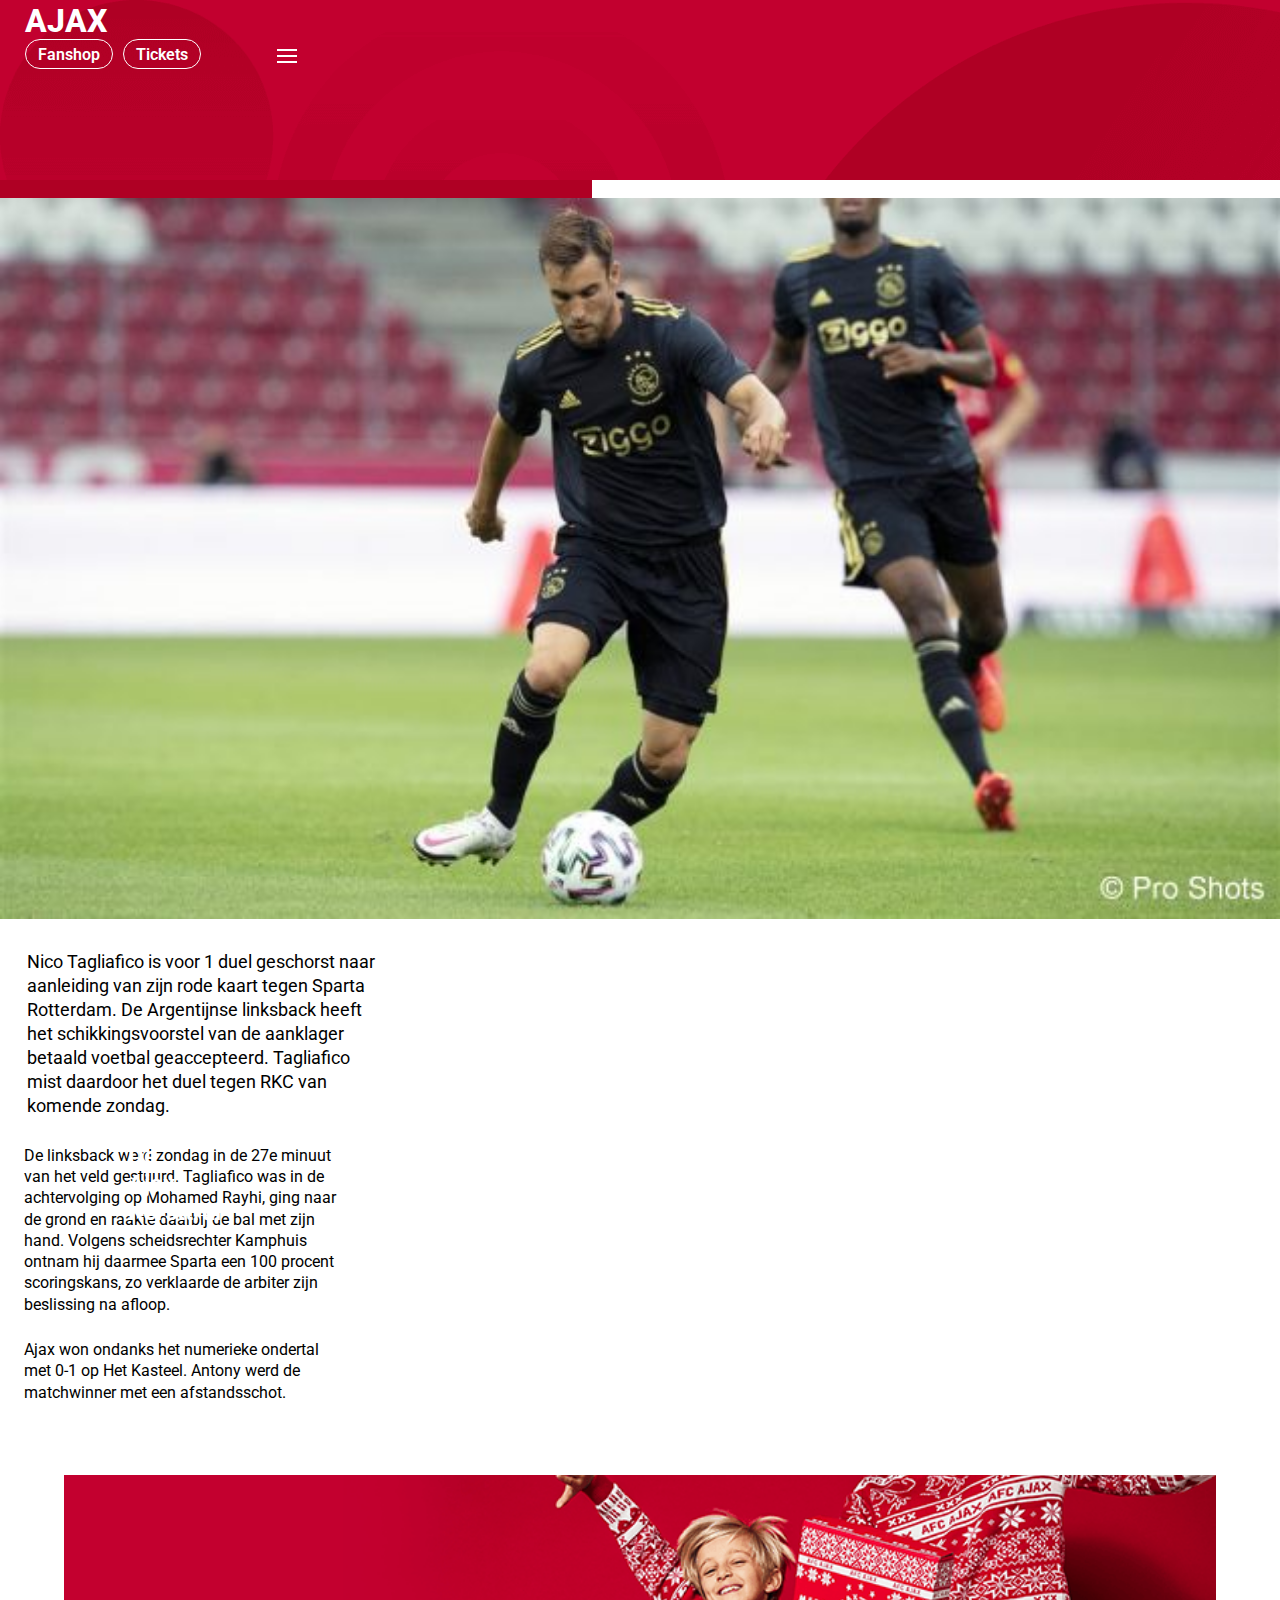
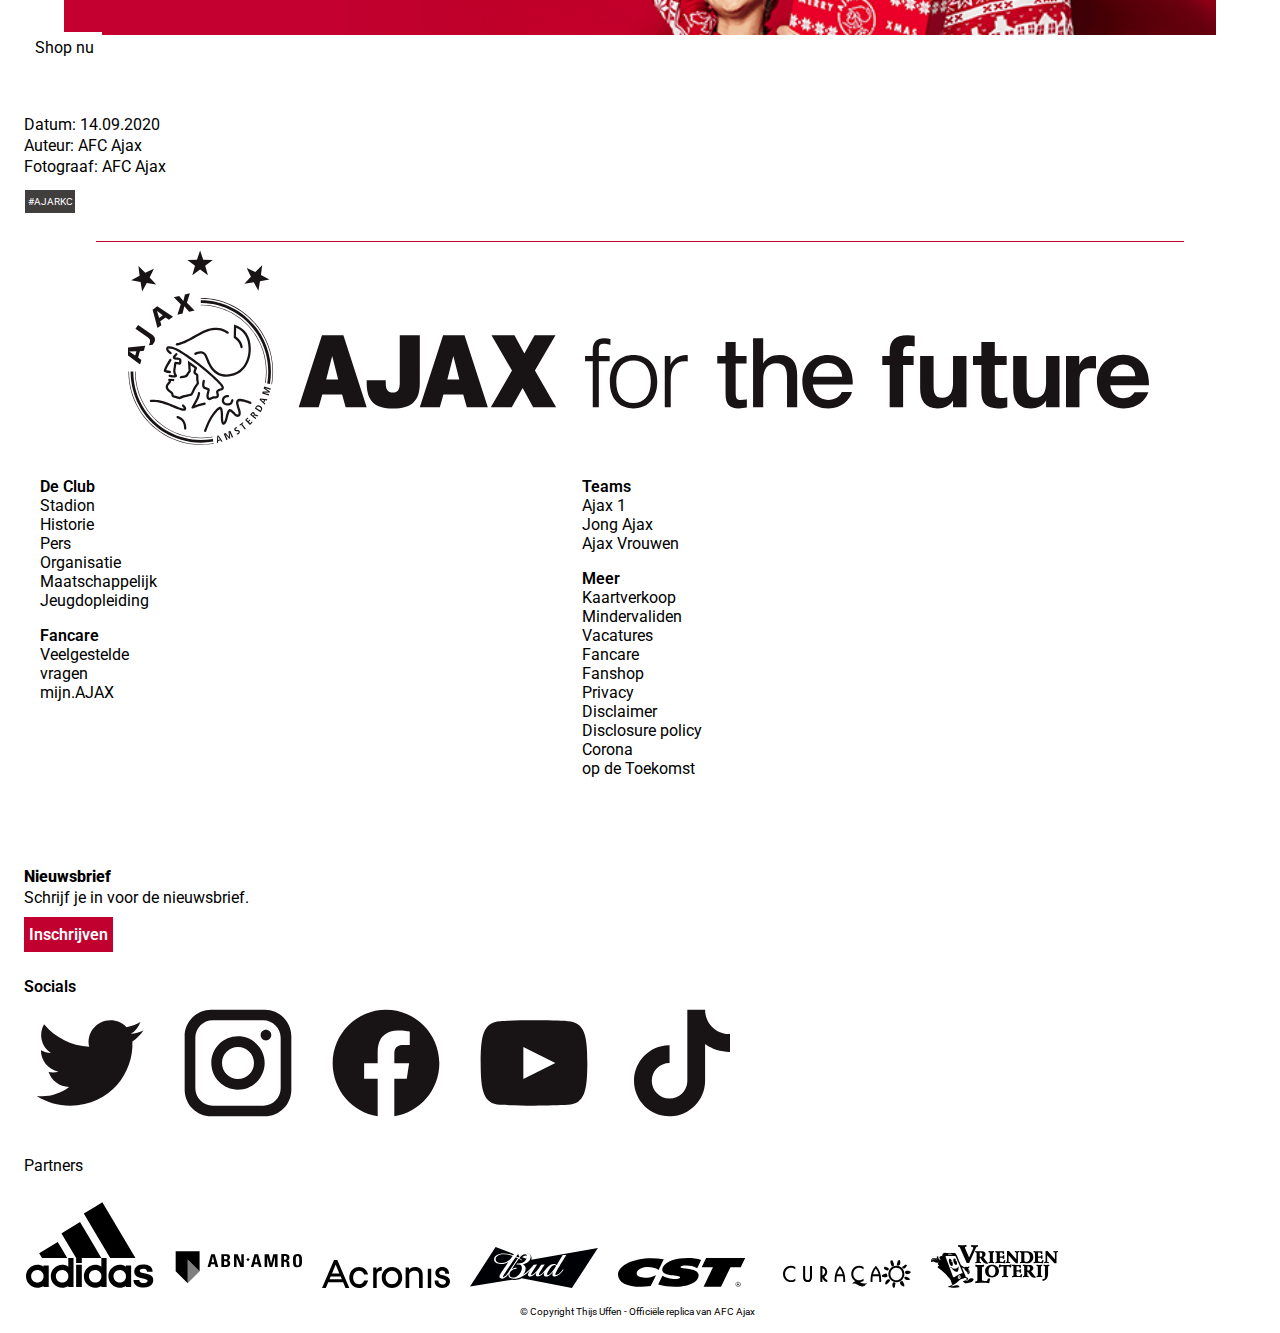
==== commit b4f521c5: "Add files via upload" ====
--- a/artikel.html
+++ b/artikel.html
@@ -111,7 +111,7 @@
         <a href="#"><img src="Images/bud.svg" alt="Budweiser"></a>
         <a href="#"><img src="Images/cst.svg" alt="CST"></a>
         <a href="#"><img src="Images/curacao.svg" alt="Curacao"></a>
-        <a href="#"><img src="/Images/vriendenloterij.svg" alt="Vrienden Loterij"></a>
+        <a href="#"><img src="Images/vriendenloterij.svg" alt="Vrienden Loterij"></a>
 
         <p>© Copyright Thijs Uffen - Officiële replica van AFC Ajax</p>
 
--- a/styles2.css
+++ b/styles2.css
@@ -2,7 +2,7 @@
  *::after,
  *::before {
      box-sizing: border-box;
-     font-family: "Suisse Int'l Medium";
+     font-family: 'Roboto', sans-serif;
 
  }
 
@@ -26,18 +26,20 @@
 
 
  nav li a[href="index.html"] {
-     font-family: "Suisse Int'l Medium";
+     font-family: 'Roboto', sans-serif;
      color: white;
      text-transform: uppercase;
      font-size: 2em;
-     font-family: "SuisseIntl", sans-serif;
+     font-family: 'Roboto', sans-serif;
      font-weight: 800;
      line-height: .92;
+     position: relative;
+     bottom: .2em;
  }
 
  nav a[href="https://www.ajaxshop.nl/nl"],
  [href="https://sport.eventim.nl/ols/ajax/nl/thuiswedstrijden/channel/shop/index/l"] {
-     font-family: "Suisse Int'l Medium";
+     font-family: 'Roboto', sans-serif;
      padding: .3em .75em;
      text-align: center;
      color: white;
@@ -47,6 +49,7 @@
      border-radius: 15px;
      border-width: 1px;
      transition: .25s;
+     font-weight: 600;
  }
 
  nav ul:first-of-type {
@@ -159,7 +162,7 @@
  }
 
  article h3 {
-     font-family: "Suisse Int'l Medium";
+     font-family: 'Roboto', sans-serif;
      position: absolute;
      font-size: 1.5em;
      margin: 0;
@@ -169,7 +172,7 @@
  }
 
  .main article:nth-child(1) a {
-     font-family: "Suisse Int'l Medium";
+     font-family: 'Roboto', sans-serif;
      position: absolute;
      text-decoration: none;
      color: black;
@@ -182,7 +185,7 @@
  }
 
  .main article:nth-child(2) a {
-     font-family: "Suisse Int'l Medium";
+     font-family: 'Roboto', sans-serif;
      position: absolute;
      text-decoration: none;
      color: black;
@@ -196,7 +199,7 @@
  }
 
  .main article:nth-child(1) p {
-     font-family: "Suisse Int'l Medium";
+     font-family: 'Roboto', sans-serif;
      position: absolute;
      margin: 0;
      padding: .4em .5em;
@@ -207,12 +210,9 @@
  }
 
  .main article:nth-of-type(1) {
-     padding-top: 120px;
- }
-
- .beginArtikel {
-     padding-top: 120px;
- }
+     padding-top: 6em;
+ }
+
 
 
  /*/////////////Scroll menu //////////////////*/
@@ -318,7 +318,7 @@
  }
 
  .article h3 {
-     font-family: "Suisse Int'l Medium";
+     font-family: 'Roboto', sans-serif;
      position: absolute;
      top: 37.6em;
      margin: 0;
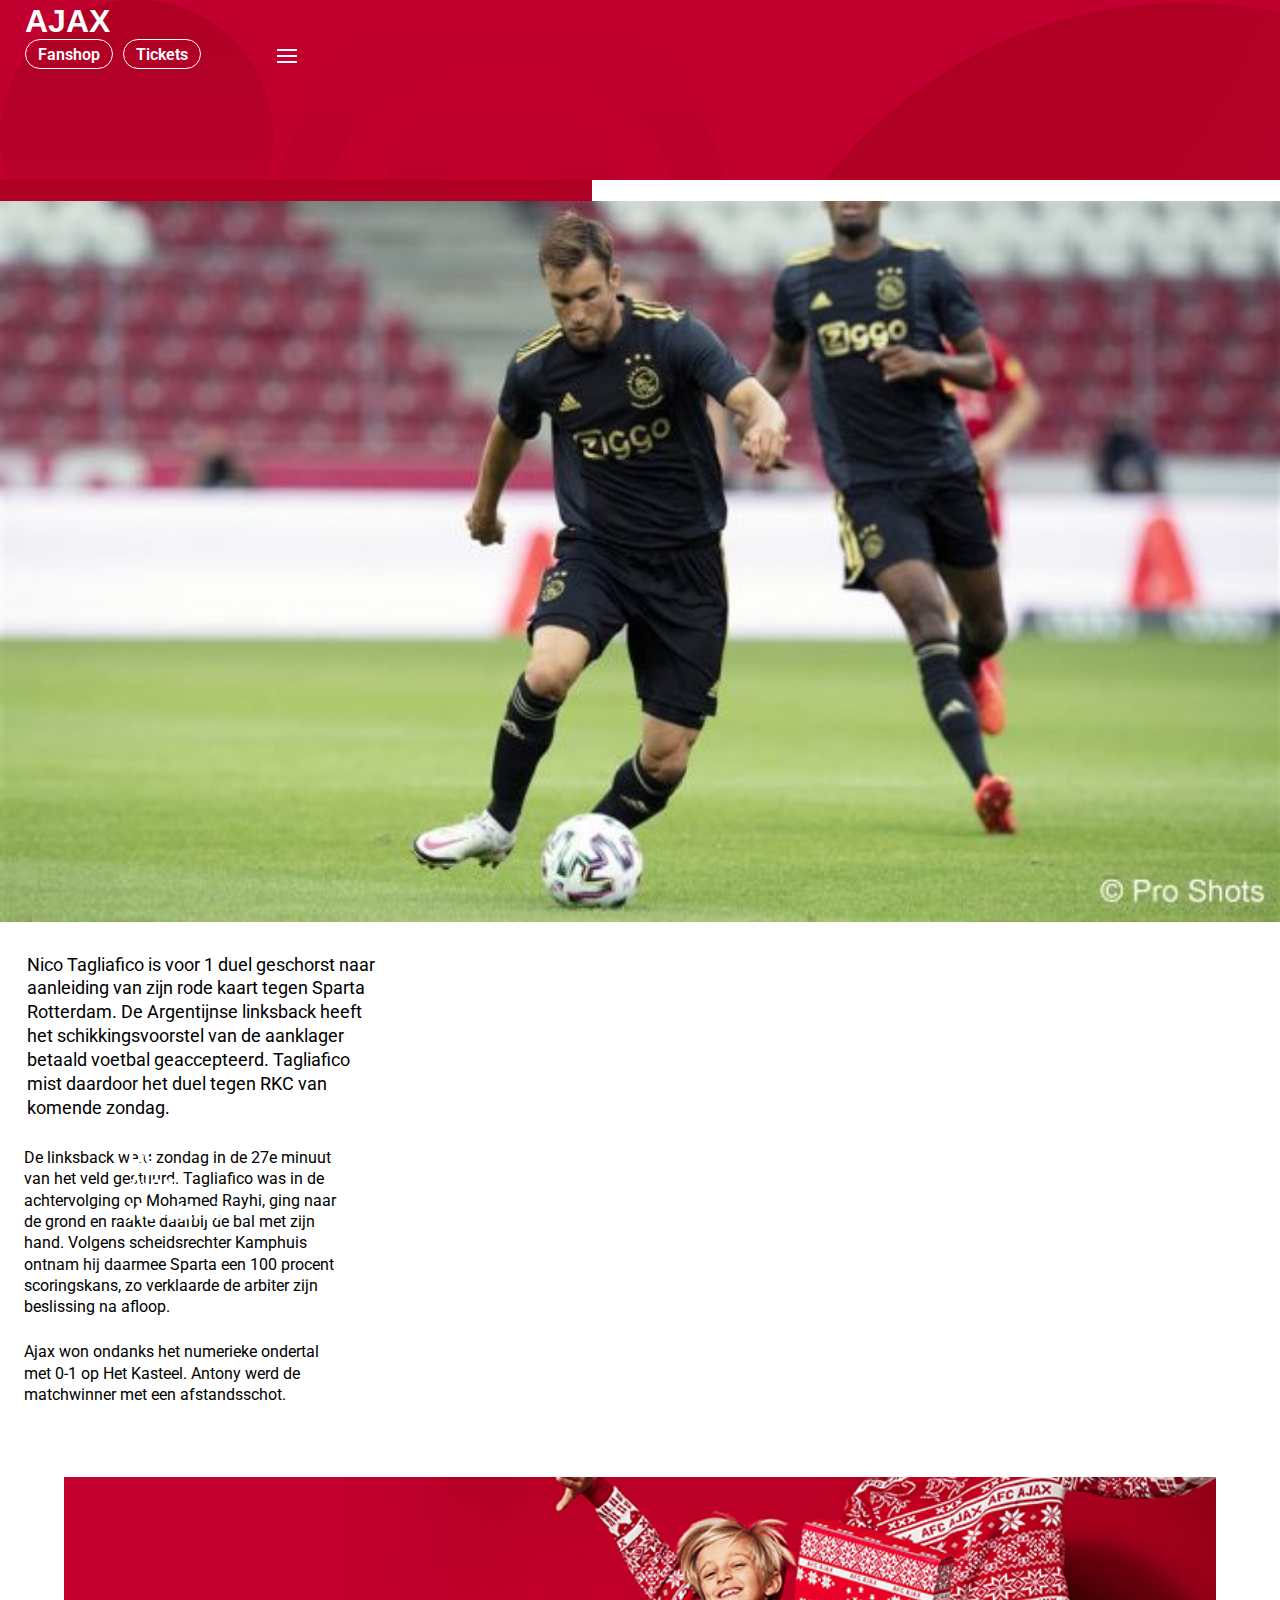
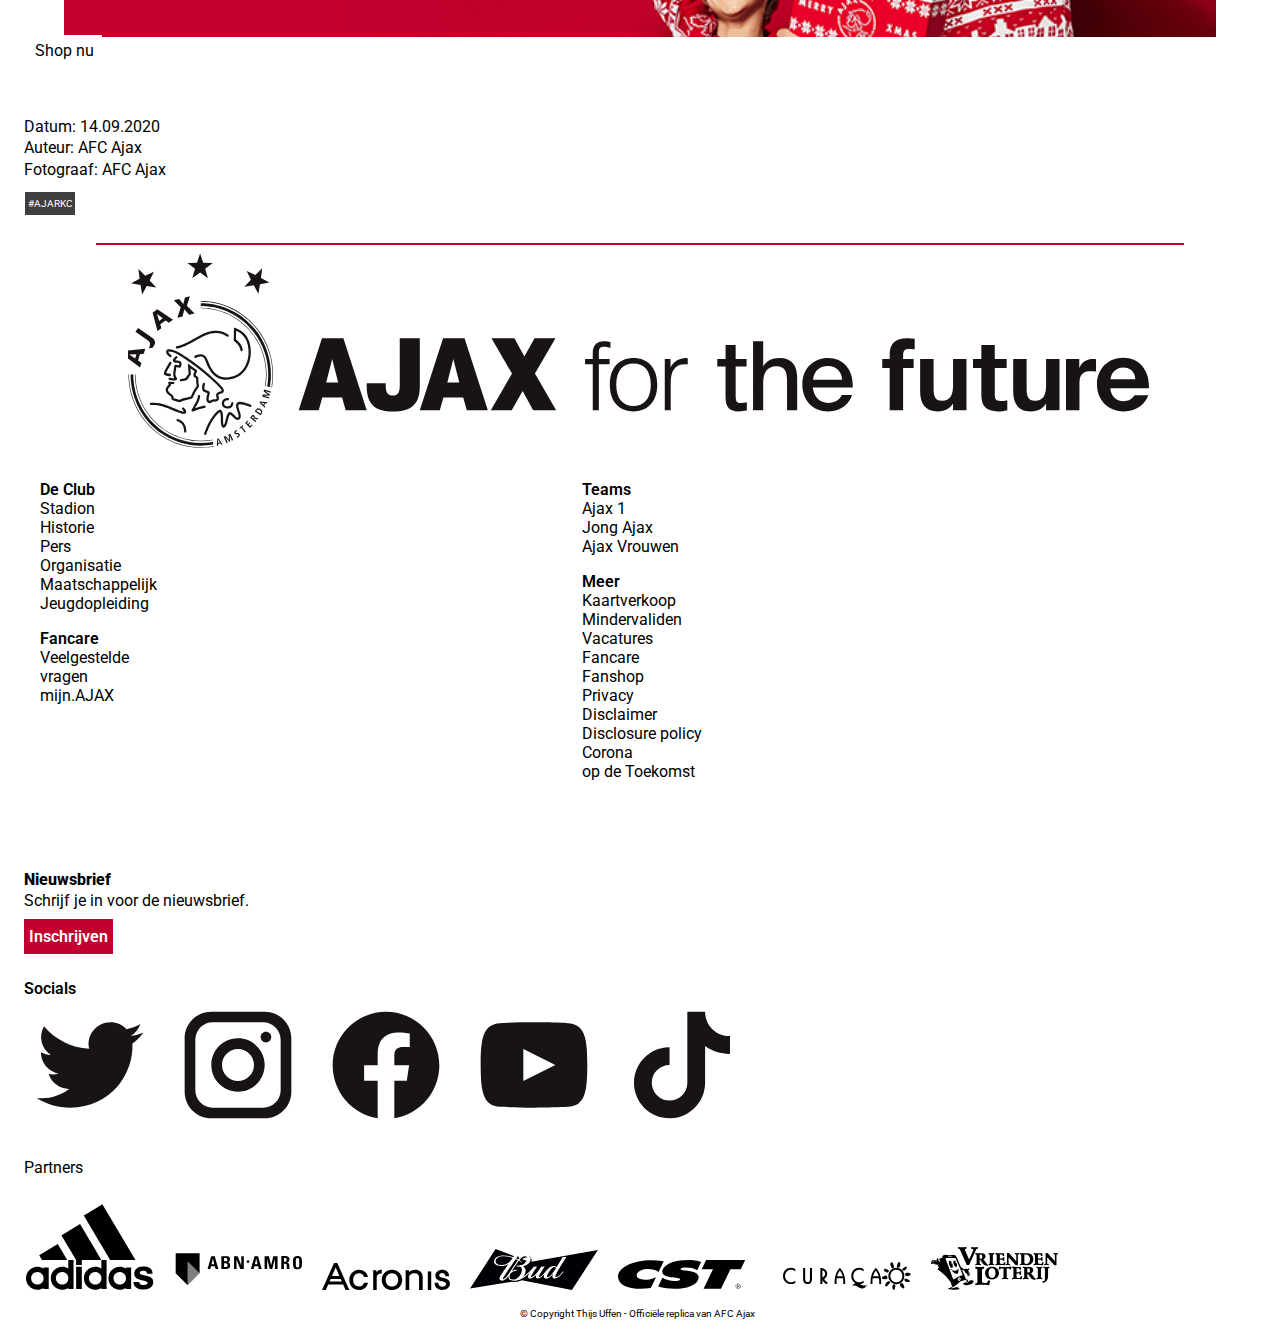
==== commit 0a0c5f48: "Add files via upload" ====
--- a/artikel.html
+++ b/artikel.html
@@ -20,9 +20,9 @@
                 <li><a href="index.html">Ajax</a></li>
                 <li><a href="https://www.ajaxshop.nl/nl">Fanshop</a></li>
                 <li><a href="https://sport.eventim.nl/ols/ajax/nl/thuiswedstrijden/channel/shop/index/l">Tickets</a></li>
-                <li><img src="Images/ic-hamburger.svg" alt="Menu" id="hamburger">
+                <li><img src="Images/ic-hamburger.svg" alt="Menu" id="hamburger" tabindex="0">
             </ul>
-            
+
             <ul>
                 <li>De Club</li>
                 <li>Stadion</li>
@@ -104,7 +104,7 @@
         <a href="#"><img src="Images/tiktok.svg" alt="Ajax TikTok"></a>
 
         <p>Partners</p>
-   
+
         <a href="#"><img src="Images/adidas.svg" alt="Adidas"></a>
         <a href="#"><img src="Images/abn-amro.svg" alt="ABN AMRO"></a>
         <a href="#"><img src="Images/acronis_logo.svg" alt="Acronis"></a>
@@ -116,5 +116,7 @@
         <p>© Copyright Thijs Uffen - Officiële replica van AFC Ajax</p>
 
     </footer>
-     <script src="script.js"></script>
-</body></html>
+    <script src="script.js"></script>
+</body>
+
+</html>
--- a/styles2.css
+++ b/styles2.css
@@ -26,11 +26,10 @@
 
 
  nav li a[href="index.html"] {
-     font-family: 'Roboto', sans-serif;
      color: white;
      text-transform: uppercase;
      font-size: 2em;
-     font-family: 'Roboto', sans-serif;
+     font-family: "SuisseIntl", sans-serif;
      font-weight: 800;
      line-height: .92;
      position: relative;
@@ -102,6 +101,10 @@
      left: 4em;
  }
 
+ nav img:focus {
+     outline: 2px solid blue;
+ }
+
  /*/Klapmenu java /*/
 
  nav ul:nth-of-type(2) {
@@ -185,7 +188,7 @@
  }
 
  .main article:nth-child(2) a {
-     font-family: 'Roboto', sans-serif;
+     font-family: "Suisse Int'l Medium";
      position: absolute;
      text-decoration: none;
      color: black;
@@ -199,7 +202,7 @@
  }
 
  .main article:nth-child(1) p {
-     font-family: 'Roboto', sans-serif;
+     font-family: "Suisse Int'l Medium";
      position: absolute;
      margin: 0;
      padding: .4em .5em;
@@ -256,6 +259,7 @@
 
  /*/Artikel header/*/
 
+
  .article header {
      background-image: url(Images/nav_background.png);
      height: 20%;
@@ -265,14 +269,14 @@
 
  .article h1 {
      color: white;
+     font-family: "SuisseIntl", sans-serif;
      padding: 1em 0em 1em .5em;
      max-width: 20em;
      font-size: 1.85em;
      font-weight: 800;
-     line-height: .92;
-     position: relative;
-     margin: 0;
-     z-index: -1em;
+     line-height: 1;
+     position: relative;
+     margin: 0;
      background-color: #AF0024;
 
  }
